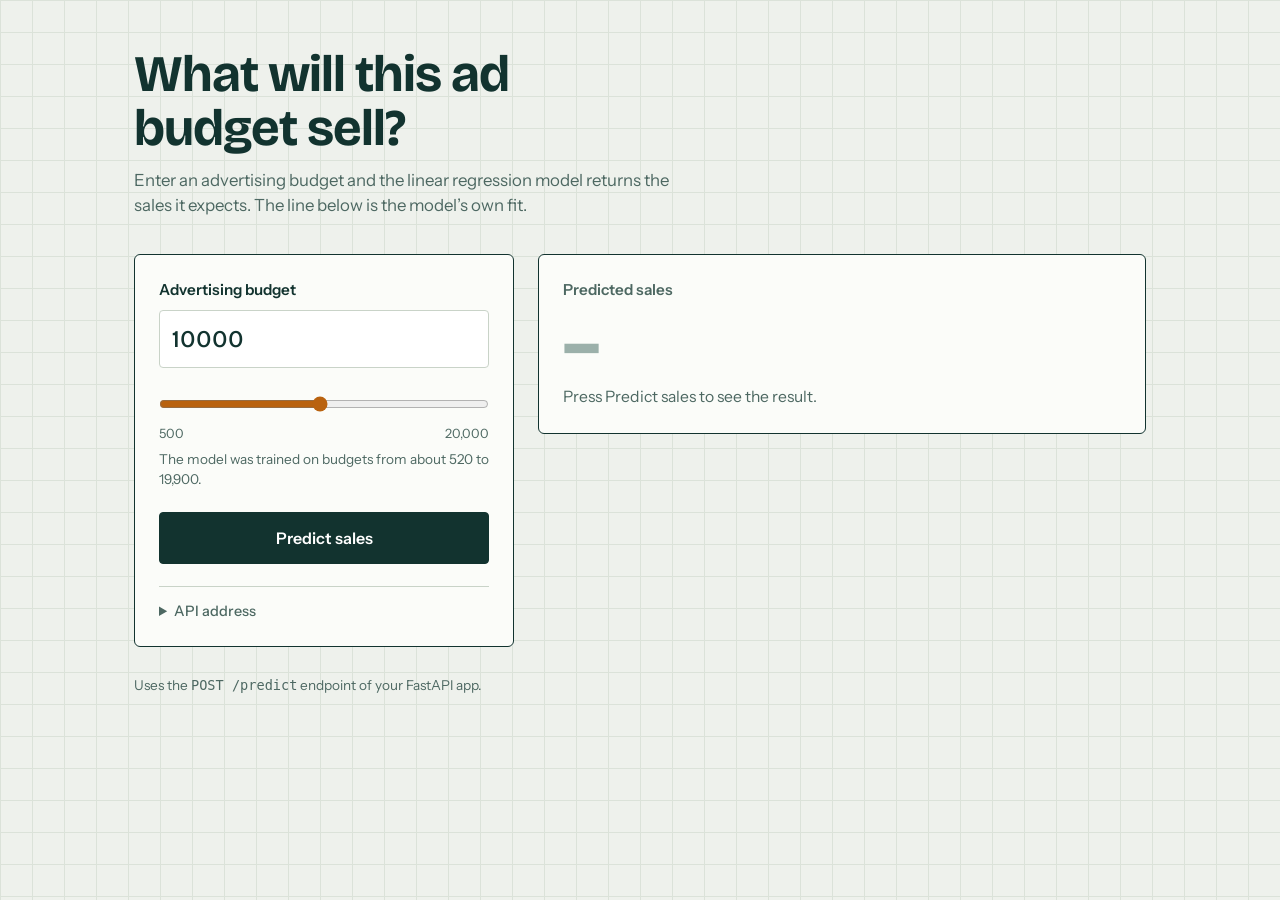
==== index.html @ e5bbaec0 "Add files via upload" ====
<!DOCTYPE html>
<html lang="en">

<head>
  <meta charset="UTF-8">
  <meta name="viewport" content="width=device-width, initial-scale=1">
  <title>Sales predictor</title>
  <link rel="preconnect" href="https://fonts.googleapis.com">
  <link rel="preconnect" href="https://fonts.gstatic.com" crossorigin>
  <link
    href="https://fonts.googleapis.com/css2?family=Bricolage+Grotesque:opsz,wght@12..96,500;12..96,700&family=Instrument+Sans:wght@400;500;600&display=swap"
    rel="stylesheet">
  <style>
    :root {
      --paper: #eef1ec;
      --grid: #dbe2d9;
      --panel: #fbfcf9;
      --ink: #12332f;
      --ink-soft: #4d6862;
      --line: #c9d3c8;
      --accent: #e8892b;
      --accent-dark: #b9620f;
      --error: #a63a2b;
      --display: "Bricolage Grotesque", "Trebuchet MS", sans-serif;
      --body: "Instrument Sans", "Segoe UI", system-ui, sans-serif;
    }

    * {
      box-sizing: border-box;
    }

    html {
      -webkit-text-size-adjust: 100%;
    }

    body {
      margin: 0;
      min-height: 100vh;
      font-family: var(--body);
      color: var(--ink);
      background-color: var(--paper);
      background-image:
        linear-gradient(var(--grid) 1px, transparent 1px),
        linear-gradient(90deg, var(--grid) 1px, transparent 1px);
      background-size: 32px 32px;
      line-height: 1.5;
    }

    main {
      max-width: 1060px;
      margin: 0 auto;
      padding: 48px 24px 40px;
    }

    h1 {
      font-family: var(--display);
      font-weight: 700;
      font-size: clamp(2rem, 5vw, 3.2rem);
      line-height: 1.05;
      letter-spacing: -0.02em;
      margin: 0 0 12px;
      max-width: 16ch;
    }

    .lede {
      margin: 0 0 36px;
      color: var(--ink-soft);
      max-width: 52ch;
      font-size: 1.05rem;
    }

    .layout {
      display: grid;
      grid-template-columns: minmax(280px, 380px) 1fr;
      gap: 24px;
      align-items: start;
    }

    .panel {
      background: var(--panel);
      border: 1.5px solid var(--ink);
      border-radius: 6px;
      padding: 24px;
    }

    label,
    .field-label {
      display: block;
      font-weight: 600;
      font-size: 0.95rem;
      margin-bottom: 8px;
    }

    .hint {
      color: var(--ink-soft);
      font-size: 0.85rem;
      margin: 6px 0 0;
    }

    .num-wrap {
      position: relative;
    }

    input[type="number"],
    input[type="url"] {
      width: 100%;
      font: inherit;
      font-size: 1.5rem;
      font-family: var(--display);
      font-weight: 500;
      color: var(--ink);
      background: #fff;
      border: 1.5px solid var(--line);
      border-radius: 4px;
      padding: 10px 12px;
    }

    input[type="url"] {
      font-family: var(--body);
      font-size: 0.95rem;
      font-weight: 400;
      padding: 8px 10px;
    }

    input:focus-visible,
    button:focus-visible,
    summary:focus-visible {
      outline: 3px solid var(--accent);
      outline-offset: 2px;
    }

    input[type="number"]:focus {
      border-color: var(--ink);
    }

    input[type="range"] {
      width: 100%;
      margin: 22px 0 4px;
      accent-color: var(--accent-dark);
      height: 28px;
      cursor: pointer;
    }

    .range-ends {
      display: flex;
      justify-content: space-between;
      font-size: 0.8rem;
      color: var(--ink-soft);
    }

    button.primary {
      margin-top: 22px;
      width: 100%;
      font: inherit;
      font-weight: 600;
      font-size: 1rem;
      padding: 13px 16px;
      border: 1.5px solid var(--ink);
      background: var(--ink);
      color: #fff;
      border-radius: 4px;
      cursor: pointer;
    }

    button.primary:hover {
      background: #0a211e;
    }

    button.primary:disabled {
      opacity: 0.6;
      cursor: progress;
    }

    details {
      margin-top: 22px;
      border-top: 1px solid var(--line);
      padding-top: 14px;
    }

    summary {
      cursor: pointer;
      font-size: 0.9rem;
      color: var(--ink-soft);
      font-weight: 500;
    }

    details .field {
      margin-top: 12px;
    }

    .result-head {
      display: flex;
      align-items: baseline;
      justify-content: space-between;
      gap: 12px;
      flex-wrap: wrap;
    }

    .result-label {
      font-weight: 600;
      font-size: 0.95rem;
      color: var(--ink-soft);
      margin: 0;
    }

    .result-value {
      font-family: var(--display);
      font-weight: 700;
      font-size: clamp(2.8rem, 8vw, 4.6rem);
      letter-spacing: -0.03em;
      line-height: 1;
      margin: 6px 0 4px;
      font-variant-numeric: tabular-nums;
    }

    .result-value.empty {
      color: #9bb0aa;
    }

    .ratio {
      margin: 0;
      color: var(--ink-soft);
      font-size: 0.98rem;
      min-height: 1.5em;
    }

    .notice {
      margin: 14px 0 0;
      padding: 10px 12px;
      border-left: 4px solid var(--accent);
      background: #fdf1e1;
      font-size: 0.9rem;
    }

    .error {
      margin: 14px 0 0;
      padding: 10px 12px;
      border-left: 4px solid var(--error);
      background: #f9e7e3;
      color: #6f2318;
      font-size: 0.9rem;
    }

    [hidden] {
      display: none !important;
    }

    .chart-wrap {
      margin-top: 24px;
      border-top: 1px solid var(--line);
      padding-top: 16px;
    }

    .chart-title {
      font-size: 0.9rem;
      font-weight: 600;
      margin: 0 0 6px;
    }

    svg {
      display: block;
      width: 100%;
      height: auto;
      overflow: visible;
    }

    svg text {
      font-family: var(--body);
      font-size: 11px;
      fill: var(--ink-soft);
    }

    .fit-line {
      stroke: var(--ink);
      stroke-width: 2.5;
      fill: none;
    }

    .axis {
      stroke: var(--ink);
      stroke-width: 1.2;
    }

    .tick {
      stroke: var(--line);
      stroke-width: 1;
    }

    .guide {
      stroke: var(--accent-dark);
      stroke-width: 1.2;
      stroke-dasharray: 4 4;
    }

    .dot {
      fill: var(--accent);
      stroke: var(--ink);
      stroke-width: 2;
    }

    .dot-group {
      transition: transform 0.35s cubic-bezier(.2, .8, .2, 1);
    }

    footer {
      margin-top: 28px;
      font-size: 0.85rem;
      color: var(--ink-soft);
    }

    @media (max-width: 820px) {
      .layout {
        grid-template-columns: 1fr;
      }

      main {
        padding-top: 32px;
      }
    }

    @media (prefers-reduced-motion: reduce) {
      .dot-group {
        transition: none;
      }
    }
  </style>
</head>

<body>
  <main>
    <h1>What will this ad budget sell?</h1>
    <p class="lede">Enter an advertising budget and the linear regression model returns the sales it expects. The line
      below is the model&rsquo;s own fit.</p>

    <div class="layout">
      <section class="panel" aria-label="Inputs">
        <label for="budget">Advertising budget</label>
        <div class="num-wrap">
          <input type="number" id="budget" min="0" step="any" value="10000" inputmode="decimal">
        </div>
        <input type="range" id="slider" min="500" max="20000" step="50" value="10000"
          aria-label="Advertising budget slider">
        <div class="range-ends"><span>500</span><span>20,000</span></div>
        <p class="hint">The model was trained on budgets from about 520 to 19,900.</p>

        <button class="primary" id="go" type="button">Predict sales</button>

        <details>
          <summary>API address</summary>
          <div class="field">
            <label for="api" style="font-weight:500">Where your FastAPI server is running</label>
            <input type="url" id="api" value="https://sales-cc4u.onrender.com" spellcheck="false">
          </div>
        </details>
      </section>

      <section class="panel" aria-label="Prediction" aria-live="polite">
        <div class="result-head">
          <p class="result-label">Predicted sales</p>
        </div>
        <p class="result-value empty" id="result">&ndash;</p>
        <p class="ratio" id="ratio">Press Predict sales to see the result.</p>
        <p class="notice" id="notice" hidden></p>
        <p class="error" id="error" role="alert" hidden></p>

        <div class="chart-wrap" id="chartWrap" hidden>
          <p class="chart-title">Sales against advertising budget</p>
          <svg id="chart" viewBox="0 0 600 320" role="img"
            aria-label="Fitted line of predicted sales against advertising budget, with the current prediction marked"></svg>
        </div>
      </section>
    </div>

    <footer>Uses the <code>POST /predict</code> endpoint of your FastAPI app.</footer>
  </main>

  <script>
    (function () {
      var MIN_TRAIN = 520, MAX_TRAIN = 19909, X_MAX = 20000;
      var $ = function (id) { return document.getElementById(id); };
      var budget = $('budget'), slider = $('slider'), go = $('go'), api = $('api');
      var result = $('result'), ratio = $('ratio'), notice = $('notice'), errorBox = $('error');
      var chartWrap = $('chartWrap'), chart = $('chart');

      try {
        var saved = localStorage.getItem('sales-api-v2');
        if (saved) api.value = saved;
      } catch (e) { }

      var fmt = function (n, d) {
        return Number(n).toLocaleString(undefined, { minimumFractionDigits: d || 0, maximumFractionDigits: d || 0 });
      };

      function baseUrl() { return api.value.trim().replace(/\/+$/, ''); }

      function predict(x) {
        return fetch(baseUrl() + '/predict', {
          method: 'POST',
          headers: { 'Content-Type': 'application/json' },
          body: JSON.stringify({ AdvertisingBudget: x })
        }).then(function (res) {
          if (!res.ok) {
            var err = new Error('http');
            err.status = res.status;
            throw err;
          }
          return res.json();
        }).then(function (data) { return data.predictedsales; });
      }

      function showError(msg) {
        errorBox.textContent = msg;
        errorBox.hidden = false;
      }

      /* Fitted line, drawn from two predictions made by the model itself */
      var line = null, lineBase = null;

      function getLine() {
        if (line && lineBase === baseUrl()) return Promise.resolve(line);
        return Promise.all([predict(0), predict(X_MAX)]).then(function (ys) {
          line = { y0: ys[0], y1: ys[1] };
          lineBase = baseUrl();
          return line;
        });
      }

      function niceMax(v) {
        var step = Math.pow(10, Math.floor(Math.log10(v)));
        return Math.ceil(v / step) * step;
      }

      function drawChart(x, y, ln) {
        var W = 600, H = 320, L = 60, R = 16, T = 16, B = 40;
        var pw = W - L - R, ph = H - T - B;
        var yTop = niceMax(Math.max(ln.y0, ln.y1, y) * 1.05);
        var yMin = Math.min(0, ln.y0, ln.y1, y);
        var sx = function (v) { return L + (v / X_MAX) * pw; };
        var sy = function (v) { return T + ph - ((v - yMin) / (yTop - yMin)) * ph; };
        var out = '';
        var i, v;

        for (i = 0; i <= 4; i++) {
          v = yMin + (yTop - yMin) * i / 4;
          out += '<line class="tick" x1="' + L + '" x2="' + (W - R) + '" y1="' + sy(v) + '" y2="' + sy(v) + '"/>';
          out += '<text x="' + (L - 8) + '" y="' + (sy(v) + 4) + '" text-anchor="end">' + fmt(v) + '</text>';
        }
        for (i = 0; i <= 4; i++) {
          v = X_MAX * i / 4;
          out += '<text x="' + sx(v) + '" y="' + (H - 18) + '" text-anchor="middle">' + fmt(v) + '</text>';
        }
        out += '<text x="' + (L + pw / 2) + '" y="' + (H - 2) + '" text-anchor="middle">Advertising budget</text>';
        out += '<line class="axis" x1="' + L + '" x2="' + L + '" y1="' + T + '" y2="' + (T + ph) + '"/>';
        out += '<line class="axis" x1="' + L + '" x2="' + (W - R) + '" y1="' + (T + ph) + '" y2="' + (T + ph) + '"/>';
        out += '<line class="fit-line" x1="' + sx(0) + '" y1="' + sy(ln.y0) + '" x2="' + sx(X_MAX) + '" y2="' + sy(ln.y1) + '"/>';

        var cx = sx(Math.min(x, X_MAX)), cy = sy(y);
        out += '<line class="guide" x1="' + cx + '" x2="' + cx + '" y1="' + cy + '" y2="' + (T + ph) + '"/>';
        out += '<line class="guide" x1="' + L + '" x2="' + cx + '" y1="' + cy + '" y2="' + cy + '"/>';
        out += '<g class="dot-group"><circle class="dot" cx="' + cx + '" cy="' + cy + '" r="7"/></g>';
        chart.innerHTML = out;
        chartWrap.hidden = false;
      }

      var busy = false;

      function run() {
        var x = parseFloat(budget.value);
        errorBox.hidden = true;
        notice.hidden = true;

        if (isNaN(x) || x < 0) {
          showError('Enter an advertising budget of 0 or more.');
          return;
        }
        if (busy) return;
        busy = true;
        go.disabled = true;
        go.textContent = 'Predicting\u2026';

        predict(x).then(function (y) {
          result.textContent = fmt(y, 2);
          result.classList.remove('empty');
          ratio.textContent = x > 0
            ? 'About ' + fmt(y / x, 2) + ' in sales for every 1 spent on advertising.'
            : '';
          if (x < MIN_TRAIN || x > MAX_TRAIN) {
            notice.textContent = 'This budget is outside the range the model was trained on (about 520 to 19,900), so treat the result as a rough extrapolation.';
            notice.hidden = false;
          }
          try { localStorage.setItem('sales-api-v2', api.value.trim()); } catch (e) { }
          return getLine().then(function (ln) { drawChart(x, y, ln); }).catch(function () { });
        }).catch(function (err) {
          result.textContent = '\u2013';
          result.classList.add('empty');
          ratio.textContent = '';
          chartWrap.hidden = true;
          if (err && err.status === 422) {
            showError('The API rejected this value. Enter a plain number.');
          } else if (err && err.status) {
            showError('The API answered with an error (status ' + err.status + '). Check the server logs.');
          } else {
            showError('Could not reach the API at ' + baseUrl() + '. Make sure the server is running and that CORS is enabled in main.py.');
          }
        }).then(function () {
          busy = false;
          go.disabled = false;
          go.textContent = 'Predict sales';
        });
      }

      var timer = null;
      function debounced() {
        clearTimeout(timer);
        timer = setTimeout(run, 300);
      }

      slider.addEventListener('input', function () {
        budget.value = slider.value;
        debounced();
      });
      budget.addEventListener('input', function () {
        var v = parseFloat(budget.value);
        if (!isNaN(v)) slider.value = Math.min(Math.max(v, +slider.min), +slider.max);
      });
      budget.addEventListener('keydown', function (e) {
        if (e.key === 'Enter') { clearTimeout(timer); run(); }
      });
      go.addEventListener('click', function () { clearTimeout(timer); run(); });
    })();
  </script>
</body>

</html>
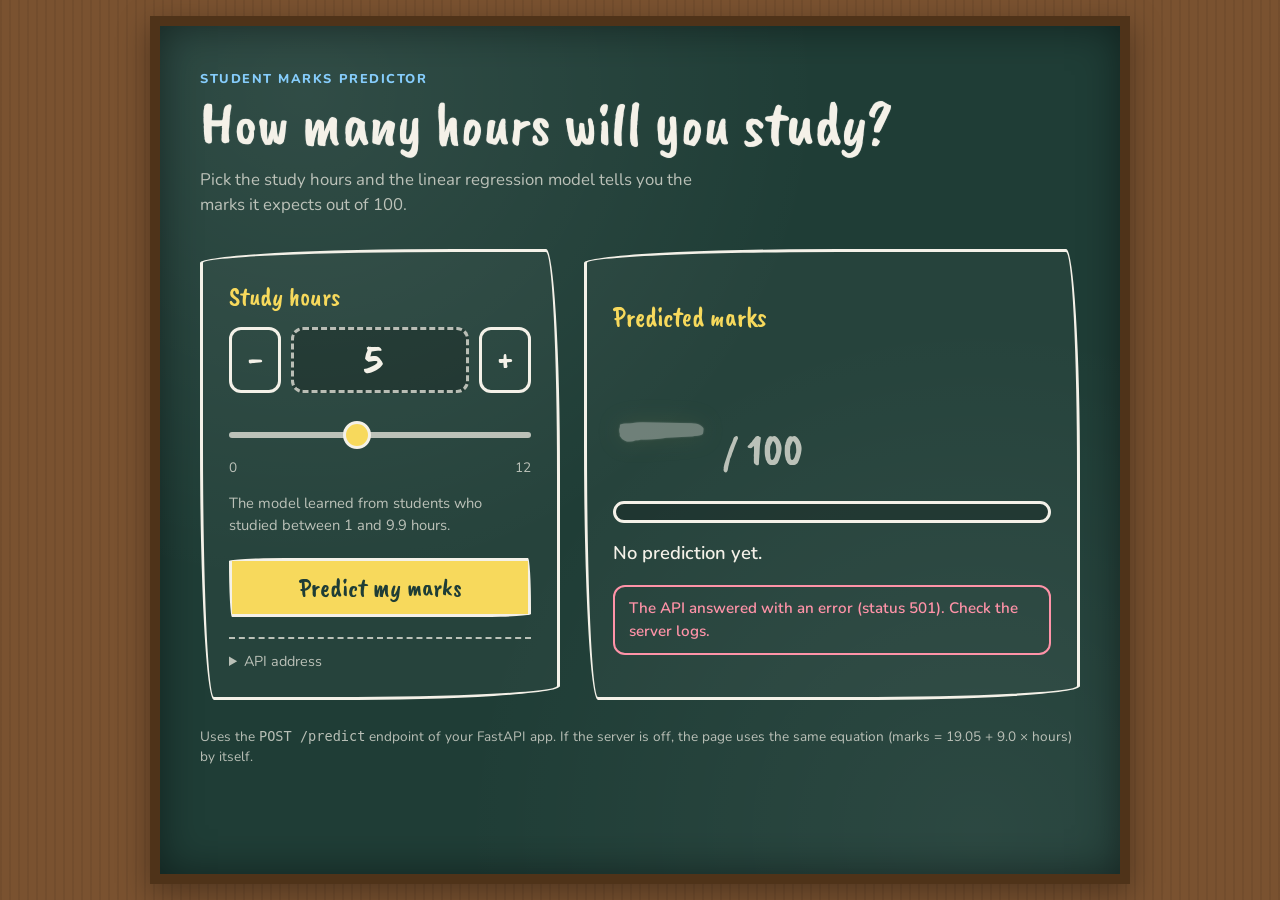
==== commit 904abd89: "Add files via upload" ====
--- a/index.html
+++ b/index.html
@@ -2,533 +2,749 @@
 <html lang="en">
 
 <head>
-  <meta charset="UTF-8">
-  <meta name="viewport" content="width=device-width, initial-scale=1">
-  <title>Sales predictor</title>
-  <link rel="preconnect" href="https://fonts.googleapis.com">
-  <link rel="preconnect" href="https://fonts.gstatic.com" crossorigin>
-  <link
-    href="https://fonts.googleapis.com/css2?family=Bricolage+Grotesque:opsz,wght@12..96,500;12..96,700&family=Instrument+Sans:wght@400;500;600&display=swap"
-    rel="stylesheet">
-  <style>
-    :root {
-      --paper: #eef1ec;
-      --grid: #dbe2d9;
-      --panel: #fbfcf9;
-      --ink: #12332f;
-      --ink-soft: #4d6862;
-      --line: #c9d3c8;
-      --accent: #e8892b;
-      --accent-dark: #b9620f;
-      --error: #a63a2b;
-      --display: "Bricolage Grotesque", "Trebuchet MS", sans-serif;
-      --body: "Instrument Sans", "Segoe UI", system-ui, sans-serif;
-    }
-
-    * {
-      box-sizing: border-box;
-    }
-
-    html {
-      -webkit-text-size-adjust: 100%;
-    }
-
-    body {
-      margin: 0;
-      min-height: 100vh;
-      font-family: var(--body);
-      color: var(--ink);
-      background-color: var(--paper);
-      background-image:
-        linear-gradient(var(--grid) 1px, transparent 1px),
-        linear-gradient(90deg, var(--grid) 1px, transparent 1px);
-      background-size: 32px 32px;
-      line-height: 1.5;
-    }
-
-    main {
-      max-width: 1060px;
-      margin: 0 auto;
-      padding: 48px 24px 40px;
-    }
-
-    h1 {
-      font-family: var(--display);
-      font-weight: 700;
-      font-size: clamp(2rem, 5vw, 3.2rem);
-      line-height: 1.05;
-      letter-spacing: -0.02em;
-      margin: 0 0 12px;
-      max-width: 16ch;
-    }
-
-    .lede {
-      margin: 0 0 36px;
-      color: var(--ink-soft);
-      max-width: 52ch;
-      font-size: 1.05rem;
-    }
-
-    .layout {
-      display: grid;
-      grid-template-columns: minmax(280px, 380px) 1fr;
-      gap: 24px;
-      align-items: start;
-    }
-
-    .panel {
-      background: var(--panel);
-      border: 1.5px solid var(--ink);
-      border-radius: 6px;
-      padding: 24px;
-    }
-
-    label,
-    .field-label {
-      display: block;
-      font-weight: 600;
-      font-size: 0.95rem;
-      margin-bottom: 8px;
-    }
-
-    .hint {
-      color: var(--ink-soft);
-      font-size: 0.85rem;
-      margin: 6px 0 0;
-    }
-
-    .num-wrap {
-      position: relative;
-    }
-
-    input[type="number"],
-    input[type="url"] {
-      width: 100%;
-      font: inherit;
-      font-size: 1.5rem;
-      font-family: var(--display);
-      font-weight: 500;
-      color: var(--ink);
-      background: #fff;
-      border: 1.5px solid var(--line);
-      border-radius: 4px;
-      padding: 10px 12px;
-    }
-
-    input[type="url"] {
-      font-family: var(--body);
-      font-size: 0.95rem;
-      font-weight: 400;
-      padding: 8px 10px;
-    }
-
-    input:focus-visible,
-    button:focus-visible,
-    summary:focus-visible {
-      outline: 3px solid var(--accent);
-      outline-offset: 2px;
-    }
-
-    input[type="number"]:focus {
-      border-color: var(--ink);
-    }
-
-    input[type="range"] {
-      width: 100%;
-      margin: 22px 0 4px;
-      accent-color: var(--accent-dark);
-      height: 28px;
-      cursor: pointer;
-    }
-
-    .range-ends {
-      display: flex;
-      justify-content: space-between;
-      font-size: 0.8rem;
-      color: var(--ink-soft);
-    }
-
-    button.primary {
-      margin-top: 22px;
-      width: 100%;
-      font: inherit;
-      font-weight: 600;
-      font-size: 1rem;
-      padding: 13px 16px;
-      border: 1.5px solid var(--ink);
-      background: var(--ink);
-      color: #fff;
-      border-radius: 4px;
-      cursor: pointer;
-    }
-
-    button.primary:hover {
-      background: #0a211e;
-    }
-
-    button.primary:disabled {
-      opacity: 0.6;
-      cursor: progress;
-    }
-
-    details {
-      margin-top: 22px;
-      border-top: 1px solid var(--line);
-      padding-top: 14px;
-    }
-
-    summary {
-      cursor: pointer;
-      font-size: 0.9rem;
-      color: var(--ink-soft);
-      font-weight: 500;
-    }
-
-    details .field {
-      margin-top: 12px;
-    }
-
-    .result-head {
-      display: flex;
-      align-items: baseline;
-      justify-content: space-between;
-      gap: 12px;
-      flex-wrap: wrap;
-    }
-
-    .result-label {
-      font-weight: 600;
-      font-size: 0.95rem;
-      color: var(--ink-soft);
-      margin: 0;
-    }
-
-    .result-value {
-      font-family: var(--display);
-      font-weight: 700;
-      font-size: clamp(2.8rem, 8vw, 4.6rem);
-      letter-spacing: -0.03em;
-      line-height: 1;
-      margin: 6px 0 4px;
-      font-variant-numeric: tabular-nums;
-    }
-
-    .result-value.empty {
-      color: #9bb0aa;
-    }
-
-    .ratio {
-      margin: 0;
-      color: var(--ink-soft);
-      font-size: 0.98rem;
-      min-height: 1.5em;
-    }
-
-    .notice {
-      margin: 14px 0 0;
-      padding: 10px 12px;
-      border-left: 4px solid var(--accent);
-      background: #fdf1e1;
-      font-size: 0.9rem;
-    }
-
-    .error {
-      margin: 14px 0 0;
-      padding: 10px 12px;
-      border-left: 4px solid var(--error);
-      background: #f9e7e3;
-      color: #6f2318;
-      font-size: 0.9rem;
-    }
-
-    [hidden] {
-      display: none !important;
-    }
-
-    .chart-wrap {
-      margin-top: 24px;
-      border-top: 1px solid var(--line);
-      padding-top: 16px;
-    }
-
-    .chart-title {
-      font-size: 0.9rem;
-      font-weight: 600;
-      margin: 0 0 6px;
-    }
-
-    svg {
-      display: block;
-      width: 100%;
-      height: auto;
-      overflow: visible;
-    }
-
-    svg text {
-      font-family: var(--body);
-      font-size: 11px;
-      fill: var(--ink-soft);
-    }
-
-    .fit-line {
-      stroke: var(--ink);
-      stroke-width: 2.5;
-      fill: none;
-    }
-
-    .axis {
-      stroke: var(--ink);
-      stroke-width: 1.2;
-    }
-
-    .tick {
-      stroke: var(--line);
-      stroke-width: 1;
-    }
-
-    .guide {
-      stroke: var(--accent-dark);
-      stroke-width: 1.2;
-      stroke-dasharray: 4 4;
-    }
-
-    .dot {
-      fill: var(--accent);
-      stroke: var(--ink);
-      stroke-width: 2;
-    }
-
-    .dot-group {
-      transition: transform 0.35s cubic-bezier(.2, .8, .2, 1);
-    }
-
-    footer {
-      margin-top: 28px;
-      font-size: 0.85rem;
-      color: var(--ink-soft);
-    }
-
-    @media (max-width: 820px) {
-      .layout {
-        grid-template-columns: 1fr;
-      }
-
-      main {
-        padding-top: 32px;
-      }
-    }
-
-    @media (prefers-reduced-motion: reduce) {
-      .dot-group {
-        transition: none;
-      }
-    }
-  </style>
+    <meta charset="UTF-8">
+    <meta name="viewport" content="width=device-width, initial-scale=1">
+    <title>Student marks predictor</title>
+    <link rel="preconnect" href="https://fonts.googleapis.com">
+    <link rel="preconnect" href="https://fonts.gstatic.com" crossorigin>
+    <link href="https://fonts.googleapis.com/css2?family=Caveat+Brush&family=Nunito:wght@400;600;800&display=swap"
+        rel="stylesheet">
+    <style>
+        :root {
+            --wood: #7a5230;
+            --wood-dark: #4f3319;
+            --board: #1f3d36;
+            --board-light: #2a4d44;
+            --chalk: #f4f1e8;
+            --chalk-soft: rgba(244, 241, 232, 0.72);
+            --yellow: #f7d95c;
+            --pink: #ff93a8;
+            --blue: #86cdfc;
+            --display: "Caveat Brush", "Comic Sans MS", "Segoe Print", cursive;
+            --body: "Nunito", "Segoe UI", system-ui, sans-serif;
+            --rough: 255px 14px 225px 14px / 14px 225px 14px 255px;
+        }
+
+        * {
+            box-sizing: border-box;
+        }
+
+        html {
+            -webkit-text-size-adjust: 100%;
+        }
+
+        body {
+            margin: 0;
+            min-height: 100vh;
+            background: var(--wood);
+            background-image: repeating-linear-gradient(90deg, rgba(0, 0, 0, .06) 0 2px, transparent 2px 9px);
+            font-family: var(--body);
+            color: var(--chalk);
+            line-height: 1.5;
+            padding: 16px;
+        }
+
+        [hidden] {
+            display: none !important;
+        }
+
+        .board {
+            max-width: 980px;
+            min-height: calc(100vh - 32px);
+            margin: 0 auto;
+            padding: 44px 40px 36px;
+            background-color: var(--board);
+            background-image:
+                radial-gradient(ellipse at 15% 8%, rgba(255, 255, 255, .08), transparent 45%),
+                radial-gradient(ellipse at 85% 95%, rgba(255, 255, 255, .06), transparent 45%);
+            border: 10px solid var(--wood-dark);
+            box-shadow: inset 0 0 40px rgba(0, 0, 0, .45), 0 10px 30px rgba(0, 0, 0, .35);
+        }
+
+        .eyebrow {
+            margin: 0 0 4px;
+            font-weight: 800;
+            letter-spacing: .12em;
+            text-transform: uppercase;
+            font-size: .8rem;
+            color: var(--blue);
+        }
+
+        h1 {
+            font-family: var(--display);
+            font-weight: 400;
+            font-size: clamp(2.2rem, 6vw, 3.8rem);
+            line-height: 1.05;
+            margin: 0 0 10px;
+            color: var(--chalk);
+            text-shadow: 0 0 1px rgba(255, 255, 255, .5);
+        }
+
+        .lede {
+            margin: 0 0 32px;
+            color: var(--chalk-soft);
+            max-width: 54ch;
+            font-size: 1.05rem;
+        }
+
+        .grid {
+            display: grid;
+            grid-template-columns: minmax(280px, 360px) 1fr;
+            gap: 24px;
+            align-items: stretch;
+        }
+
+        .card {
+            border: 3px solid var(--chalk);
+            border-radius: var(--rough);
+            padding: 26px 26px 24px;
+            background: rgba(255, 255, 255, .03);
+        }
+
+        .card label.big {
+            display: block;
+            font-family: var(--display);
+            font-size: 1.6rem;
+            margin-bottom: 10px;
+            color: var(--yellow);
+        }
+
+        .stepper {
+            display: flex;
+            gap: 10px;
+            align-items: stretch;
+        }
+
+        .stepper button {
+            flex: 0 0 52px;
+            font: inherit;
+            font-family: var(--display);
+            font-size: 2rem;
+            line-height: 1;
+            color: var(--chalk);
+            background: transparent;
+            border: 3px solid var(--chalk);
+            border-radius: 12px;
+            cursor: pointer;
+        }
+
+        .stepper button:hover {
+            background: rgba(255, 255, 255, .1);
+        }
+
+        input[type="number"],
+        input[type="url"] {
+            width: 100%;
+            min-width: 0;
+            font-family: var(--display);
+            font-size: 2.6rem;
+            text-align: center;
+            color: var(--chalk);
+            background: rgba(0, 0, 0, .2);
+            border: 3px dashed var(--chalk-soft);
+            border-radius: 12px;
+            padding: 4px 8px;
+        }
+
+        input[type="url"] {
+            font-family: var(--body);
+            font-size: .95rem;
+            text-align: left;
+            padding: 8px 10px;
+            border-style: solid;
+            border-width: 2px;
+        }
+
+        input:focus-visible,
+        button:focus-visible,
+        summary:focus-visible {
+            outline: 3px solid var(--yellow);
+            outline-offset: 3px;
+        }
+
+        input[type="range"] {
+            -webkit-appearance: none;
+            appearance: none;
+            width: 100%;
+            height: 32px;
+            margin: 26px 0 4px;
+            background: transparent;
+            cursor: pointer;
+        }
+
+        input[type="range"]::-webkit-slider-runnable-track {
+            height: 6px;
+            background: var(--chalk-soft);
+            border-radius: 3px;
+        }
+
+        input[type="range"]::-moz-range-track {
+            height: 6px;
+            background: var(--chalk-soft);
+            border-radius: 3px;
+        }
+
+        input[type="range"]::-webkit-slider-thumb {
+            -webkit-appearance: none;
+            width: 28px;
+            height: 28px;
+            margin-top: -11px;
+            border-radius: 50%;
+            background: var(--yellow);
+            border: 3px solid var(--chalk);
+        }
+
+        input[type="range"]::-moz-range-thumb {
+            width: 22px;
+            height: 22px;
+            border-radius: 50%;
+            background: var(--yellow);
+            border: 3px solid var(--chalk);
+        }
+
+        .range-ends {
+            display: flex;
+            justify-content: space-between;
+            font-size: .85rem;
+            color: var(--chalk-soft);
+        }
+
+        .hint {
+            margin: 14px 0 0;
+            font-size: .92rem;
+            color: var(--chalk-soft);
+        }
+
+        button.go {
+            margin-top: 22px;
+            width: 100%;
+            font-family: var(--display);
+            font-size: 1.6rem;
+            padding: 10px 16px;
+            color: var(--board);
+            background: var(--yellow);
+            border: 3px solid var(--chalk);
+            border-radius: var(--rough);
+            cursor: pointer;
+        }
+
+        button.go:hover {
+            background: #ffe680;
+        }
+
+        button.go:disabled {
+            opacity: .7;
+            cursor: progress;
+        }
+
+        details {
+            margin-top: 20px;
+            border-top: 2px dashed var(--chalk-soft);
+            padding-top: 12px;
+        }
+
+        summary {
+            cursor: pointer;
+            font-size: .9rem;
+            color: var(--chalk-soft);
+        }
+
+        details label {
+            display: block;
+            margin: 10px 0 6px;
+            font-size: .85rem;
+            color: var(--chalk-soft);
+        }
+
+        /* Result */
+        .result {
+            display: flex;
+            flex-direction: column;
+            justify-content: center;
+        }
+
+        .kicker {
+            margin: 0;
+            font-family: var(--display);
+            font-size: 1.7rem;
+            color: var(--yellow);
+        }
+
+        .big-row {
+            display: flex;
+            align-items: baseline;
+            flex-wrap: wrap;
+            gap: 6px 14px;
+            margin: 2px 0 10px;
+        }
+
+        .num {
+            font-family: var(--display);
+            font-size: clamp(5rem, 16vw, 9.5rem);
+            line-height: 1;
+            color: var(--chalk);
+            text-shadow: 0 0 2px rgba(255, 255, 255, .6), 0 0 22px rgba(247, 217, 92, .25);
+            font-variant-numeric: tabular-nums;
+        }
+
+        .num.empty {
+            opacity: .35;
+        }
+
+        .outof {
+            font-family: var(--display);
+            font-size: clamp(1.8rem, 5vw, 2.8rem);
+            color: var(--chalk-soft);
+        }
+
+        .bar {
+            height: 22px;
+            border: 3px solid var(--chalk);
+            border-radius: 14px;
+            overflow: hidden;
+            background: rgba(0, 0, 0, .2);
+        }
+
+        .bar>div {
+            height: 100%;
+            width: 0;
+            background: var(--yellow);
+            transition: width .6s cubic-bezier(.2, .8, .2, 1);
+        }
+
+        .line {
+            margin: 16px 0 0;
+            font-size: 1.15rem;
+            font-weight: 600;
+        }
+
+        .compare {
+            margin: 4px 0 0;
+            color: var(--chalk-soft);
+        }
+
+        .status,
+        .notice,
+        .error {
+            margin: 14px 0 0;
+            padding: 10px 14px;
+            border-radius: 12px;
+            font-size: .95rem;
+        }
+
+        .status {
+            border: 2px dashed var(--blue);
+            color: var(--blue);
+        }
+
+        .notice {
+            border: 2px solid var(--yellow);
+            color: var(--yellow);
+        }
+
+        .error {
+            border: 2px solid var(--pink);
+            color: var(--pink);
+            font-weight: 600;
+        }
+
+        /* Chart */
+        .chart {
+            margin-top: 24px;
+        }
+
+        .chart h2 {
+            font-family: var(--display);
+            font-weight: 400;
+            font-size: 1.6rem;
+            margin: 0 0 4px;
+            color: var(--yellow);
+        }
+
+        .legend {
+            display: flex;
+            gap: 18px;
+            flex-wrap: wrap;
+            font-size: .88rem;
+            color: var(--chalk-soft);
+            margin: 0 0 8px;
+        }
+
+        .legend i {
+            display: inline-block;
+            width: 12px;
+            height: 12px;
+            border-radius: 50%;
+            margin-right: 6px;
+            vertical-align: -1px;
+        }
+
+        svg {
+            display: block;
+            width: 100%;
+            height: auto;
+            overflow: visible;
+        }
+
+        svg text {
+            font-family: var(--body);
+            font-size: 11px;
+            fill: var(--chalk-soft);
+        }
+
+        .gridline {
+            stroke: rgba(244, 241, 232, .16);
+            stroke-width: 1;
+        }
+
+        .axis {
+            stroke: var(--chalk);
+            stroke-width: 2;
+        }
+
+        .student {
+            fill: rgba(244, 241, 232, .5);
+        }
+
+        .fit {
+            stroke: var(--blue);
+            stroke-width: 4;
+            fill: none;
+            stroke-linecap: round;
+        }
+
+        .guide {
+            stroke: var(--pink);
+            stroke-width: 1.5;
+            stroke-dasharray: 5 5;
+        }
+
+        .you {
+            fill: var(--yellow);
+            stroke: var(--chalk);
+            stroke-width: 3;
+        }
+
+        svg text.you-label {
+            font-family: var(--display);
+            font-size: 20px;
+            fill: var(--yellow);
+            paint-order: stroke;
+            stroke: var(--board);
+            stroke-width: 5px;
+        }
+
+        footer {
+            margin-top: 26px;
+            font-size: .85rem;
+            color: var(--chalk-soft);
+        }
+
+        @media (max-width: 860px) {
+            .grid {
+                grid-template-columns: 1fr;
+            }
+
+            .board {
+                padding: 30px 20px 28px;
+                border-width: 8px;
+            }
+
+            body {
+                padding: 8px;
+            }
+        }
+
+        @media (prefers-reduced-motion: reduce) {
+            .bar>div {
+                transition: none;
+            }
+        }
+    </style>
 </head>
 
 <body>
-  <main>
-    <h1>What will this ad budget sell?</h1>
-    <p class="lede">Enter an advertising budget and the linear regression model returns the sales it expects. The line
-      below is the model&rsquo;s own fit.</p>
-
-    <div class="layout">
-      <section class="panel" aria-label="Inputs">
-        <label for="budget">Advertising budget</label>
-        <div class="num-wrap">
-          <input type="number" id="budget" min="0" step="any" value="10000" inputmode="decimal">
+    <main class="board">
+        <header>
+            <p class="eyebrow">Student marks predictor</p>
+            <h1>How many hours will you study?</h1>
+            <p class="lede">Pick the study hours and the linear regression model tells you the marks it expects out of
+                100.</p>
+        </header>
+
+        <div class="grid">
+            <section class="card controls" aria-label="Inputs">
+                <label class="big" for="hours">Study hours</label>
+                <div class="stepper">
+                    <button type="button" id="minus" aria-label="Decrease by half an hour">&minus;</button>
+                    <input type="number" id="hours" min="0" max="24" step="0.1" value="5" inputmode="decimal">
+                    <button type="button" id="plus" aria-label="Increase by half an hour">+</button>
+                </div>
+                <input type="range" id="slider" min="0" max="12" step="0.1" value="5" aria-label="Study hours slider">
+                <div class="range-ends"><span>0</span><span>12</span></div>
+                <p class="hint">The model learned from students who studied between 1 and 9.9 hours.</p>
+
+                <button class="go" id="go" type="button">Predict my marks</button>
+
+                <details>
+                    <summary>API address</summary>
+                    <label for="api">Where your FastAPI server is running</label>
+                    <input type="url" id="api" value="http://localhost:10000" spellcheck="false">
+                </details>
+            </section>
+
+            <section class="card result" aria-label="Prediction" aria-live="polite">
+                <p class="kicker">Predicted marks</p>
+                <div class="big-row">
+                    <span class="num empty" id="num">&ndash;</span>
+                    <span class="outof">/ 100</span>
+                </div>
+                <div class="bar" aria-hidden="true">
+                    <div id="fill"></div>
+                </div>
+                <p class="line" id="line">Working out your prediction&hellip;</p>
+                <p class="compare" id="compare"></p>
+                <p class="status" id="status" hidden></p>
+                <p class="notice" id="notice" hidden></p>
+                <p class="error" id="error" role="alert" hidden></p>
+            </section>
         </div>
-        <input type="range" id="slider" min="500" max="20000" step="50" value="10000"
-          aria-label="Advertising budget slider">
-        <div class="range-ends"><span>500</span><span>20,000</span></div>
-        <p class="hint">The model was trained on budgets from about 520 to 19,900.</p>
-
-        <button class="primary" id="go" type="button">Predict sales</button>
-
-        <details>
-          <summary>API address</summary>
-          <div class="field">
-            <label for="api" style="font-weight:500">Where your FastAPI server is running</label>
-            <input type="url" id="api" value="https://sales-cc4u.onrender.com" spellcheck="false">
-          </div>
-        </details>
-      </section>
-
-      <section class="panel" aria-label="Prediction" aria-live="polite">
-        <div class="result-head">
-          <p class="result-label">Predicted sales</p>
-        </div>
-        <p class="result-value empty" id="result">&ndash;</p>
-        <p class="ratio" id="ratio">Press Predict sales to see the result.</p>
-        <p class="notice" id="notice" hidden></p>
-        <p class="error" id="error" role="alert" hidden></p>
-
-        <div class="chart-wrap" id="chartWrap" hidden>
-          <p class="chart-title">Sales against advertising budget</p>
-          <svg id="chart" viewBox="0 0 600 320" role="img"
-            aria-label="Fitted line of predicted sales against advertising budget, with the current prediction marked"></svg>
-        </div>
-      </section>
-    </div>
-
-    <footer>Uses the <code>POST /predict</code> endpoint of your FastAPI app.</footer>
-  </main>
-
-  <script>
-    (function () {
-      var MIN_TRAIN = 520, MAX_TRAIN = 19909, X_MAX = 20000;
-      var $ = function (id) { return document.getElementById(id); };
-      var budget = $('budget'), slider = $('slider'), go = $('go'), api = $('api');
-      var result = $('result'), ratio = $('ratio'), notice = $('notice'), errorBox = $('error');
-      var chartWrap = $('chartWrap'), chart = $('chart');
-
-      try {
-        var saved = localStorage.getItem('sales-api-v2');
-        if (saved) api.value = saved;
-      } catch (e) { }
-
-      var fmt = function (n, d) {
-        return Number(n).toLocaleString(undefined, { minimumFractionDigits: d || 0, maximumFractionDigits: d || 0 });
-      };
-
-      function baseUrl() { return api.value.trim().replace(/\/+$/, ''); }
-
-      function predict(x) {
-        return fetch(baseUrl() + '/predict', {
-          method: 'POST',
-          headers: { 'Content-Type': 'application/json' },
-          body: JSON.stringify({ AdvertisingBudget: x })
-        }).then(function (res) {
-          if (!res.ok) {
-            var err = new Error('http');
-            err.status = res.status;
-            throw err;
-          }
-          return res.json();
-        }).then(function (data) { return data.predictedsales; });
-      }
-
-      function showError(msg) {
-        errorBox.textContent = msg;
-        errorBox.hidden = false;
-      }
-
-      /* Fitted line, drawn from two predictions made by the model itself */
-      var line = null, lineBase = null;
-
-      function getLine() {
-        if (line && lineBase === baseUrl()) return Promise.resolve(line);
-        return Promise.all([predict(0), predict(X_MAX)]).then(function (ys) {
-          line = { y0: ys[0], y1: ys[1] };
-          lineBase = baseUrl();
-          return line;
-        });
-      }
-
-      function niceMax(v) {
-        var step = Math.pow(10, Math.floor(Math.log10(v)));
-        return Math.ceil(v / step) * step;
-      }
-
-      function drawChart(x, y, ln) {
-        var W = 600, H = 320, L = 60, R = 16, T = 16, B = 40;
-        var pw = W - L - R, ph = H - T - B;
-        var yTop = niceMax(Math.max(ln.y0, ln.y1, y) * 1.05);
-        var yMin = Math.min(0, ln.y0, ln.y1, y);
-        var sx = function (v) { return L + (v / X_MAX) * pw; };
-        var sy = function (v) { return T + ph - ((v - yMin) / (yTop - yMin)) * ph; };
-        var out = '';
-        var i, v;
-
-        for (i = 0; i <= 4; i++) {
-          v = yMin + (yTop - yMin) * i / 4;
-          out += '<line class="tick" x1="' + L + '" x2="' + (W - R) + '" y1="' + sy(v) + '" y2="' + sy(v) + '"/>';
-          out += '<text x="' + (L - 8) + '" y="' + (sy(v) + 4) + '" text-anchor="end">' + fmt(v) + '</text>';
-        }
-        for (i = 0; i <= 4; i++) {
-          v = X_MAX * i / 4;
-          out += '<text x="' + sx(v) + '" y="' + (H - 18) + '" text-anchor="middle">' + fmt(v) + '</text>';
-        }
-        out += '<text x="' + (L + pw / 2) + '" y="' + (H - 2) + '" text-anchor="middle">Advertising budget</text>';
-        out += '<line class="axis" x1="' + L + '" x2="' + L + '" y1="' + T + '" y2="' + (T + ph) + '"/>';
-        out += '<line class="axis" x1="' + L + '" x2="' + (W - R) + '" y1="' + (T + ph) + '" y2="' + (T + ph) + '"/>';
-        out += '<line class="fit-line" x1="' + sx(0) + '" y1="' + sy(ln.y0) + '" x2="' + sx(X_MAX) + '" y2="' + sy(ln.y1) + '"/>';
-
-        var cx = sx(Math.min(x, X_MAX)), cy = sy(y);
-        out += '<line class="guide" x1="' + cx + '" x2="' + cx + '" y1="' + cy + '" y2="' + (T + ph) + '"/>';
-        out += '<line class="guide" x1="' + L + '" x2="' + cx + '" y1="' + cy + '" y2="' + cy + '"/>';
-        out += '<g class="dot-group"><circle class="dot" cx="' + cx + '" cy="' + cy + '" r="7"/></g>';
-        chart.innerHTML = out;
-        chartWrap.hidden = false;
-      }
-
-      var busy = false;
-
-      function run() {
-        var x = parseFloat(budget.value);
-        errorBox.hidden = true;
-        notice.hidden = true;
-
-        if (isNaN(x) || x < 0) {
-          showError('Enter an advertising budget of 0 or more.');
-          return;
-        }
-        if (busy) return;
-        busy = true;
-        go.disabled = true;
-        go.textContent = 'Predicting\u2026';
-
-        predict(x).then(function (y) {
-          result.textContent = fmt(y, 2);
-          result.classList.remove('empty');
-          ratio.textContent = x > 0
-            ? 'About ' + fmt(y / x, 2) + ' in sales for every 1 spent on advertising.'
-            : '';
-          if (x < MIN_TRAIN || x > MAX_TRAIN) {
-            notice.textContent = 'This budget is outside the range the model was trained on (about 520 to 19,900), so treat the result as a rough extrapolation.';
-            notice.hidden = false;
-          }
-          try { localStorage.setItem('sales-api-v2', api.value.trim()); } catch (e) { }
-          return getLine().then(function (ln) { drawChart(x, y, ln); }).catch(function () { });
-        }).catch(function (err) {
-          result.textContent = '\u2013';
-          result.classList.add('empty');
-          ratio.textContent = '';
-          chartWrap.hidden = true;
-          if (err && err.status === 422) {
-            showError('The API rejected this value. Enter a plain number.');
-          } else if (err && err.status) {
-            showError('The API answered with an error (status ' + err.status + '). Check the server logs.');
-          } else {
-            showError('Could not reach the API at ' + baseUrl() + '. Make sure the server is running and that CORS is enabled in main.py.');
-          }
-        }).then(function () {
-          busy = false;
-          go.disabled = false;
-          go.textContent = 'Predict sales';
-        });
-      }
-
-      var timer = null;
-      function debounced() {
-        clearTimeout(timer);
-        timer = setTimeout(run, 300);
-      }
-
-      slider.addEventListener('input', function () {
-        budget.value = slider.value;
-        debounced();
-      });
-      budget.addEventListener('input', function () {
-        var v = parseFloat(budget.value);
-        if (!isNaN(v)) slider.value = Math.min(Math.max(v, +slider.min), +slider.max);
-      });
-      budget.addEventListener('keydown', function (e) {
-        if (e.key === 'Enter') { clearTimeout(timer); run(); }
-      });
-      go.addEventListener('click', function () { clearTimeout(timer); run(); });
-    })();
-  </script>
+
+        <section class="card chart" id="chartWrap" hidden>
+            <h2>Where you land among real students</h2>
+            <p class="legend">
+                <span><i style="background:rgba(244,241,232,.55)"></i>Students in the data</span>
+                <span><i style="background:var(--blue)"></i>Model&rsquo;s line</span>
+                <span><i style="background:var(--yellow)"></i>Your prediction</span>
+            </p>
+            <svg id="chart" viewBox="0 0 640 340" role="img"
+                aria-label="Scatter of student marks against study hours with the model line and your prediction marked"></svg>
+        </section>
+
+        <footer>Uses the <code>POST /predict</code> endpoint of your FastAPI app. If the server is off, the page uses the same equation (marks = 19.05 + 9.0 &times; hours) by itself.</footer>
+    </main>
+
+    <script>
+        (function () {
+            var DATA = [[1.0, 27.0], [1.2, 31.0], [1.2, 28.0], [1.3, 33.0], [1.4, 25.0], [1.4, 31.0], [1.5, 36.0], [1.6, 32.0], [1.6, 34.0], [1.7, 33.0], [1.7, 33.0], [1.8, 29.0], [1.9, 44.0], [2.0, 32.0], [2.0, 38.0], [2.1, 36.0], [2.1, 39.0], [2.3, 39.0], [2.3, 32.0], [2.4, 40.0], [2.4, 38.0], [2.5, 41.0], [2.6, 41.0], [2.7, 46.0], [2.7, 51.0], [2.8, 45.0], [2.8, 38.0], [2.8, 42.0], [2.9, 46.0], [3.3, 51.0], [3.4, 48.0], [3.5, 51.0], [3.6, 45.0], [3.6, 51.0], [3.7, 49.0], [3.7, 52.0], [3.8, 49.0], [3.8, 59.0], [3.9, 60.0], [3.9, 57.0], [4.0, 50.0], [4.2, 58.0], [4.2, 52.0], [4.3, 57.0], [4.4, 59.0], [4.5, 57.0], [4.8, 64.0], [4.9, 62.0], [5.0, 66.0], [5.1, 60.0], [5.2, 69.0], [5.4, 66.0], [5.5, 65.0], [5.6, 68.0], [5.7, 71.0], [5.7, 66.0], [5.7, 72.0], [5.9, 79.0], [5.9, 76.0], [6.1, 73.0], [6.3, 77.0], [6.4, 76.0], [6.4, 73.0], [6.4, 71.0], [6.5, 81.0], [6.5, 88.0], [6.6, 83.0], [6.7, 79.0], [7.0, 81.0], [7.2, 86.0], [7.4, 87.0], [7.4, 97.0], [7.4, 90.0], [7.6, 92.0], [7.6, 96.0], [7.6, 91.0], [7.8, 92.0], [7.9, 91.0], [7.9, 90.0], [8.0, 93.0], [8.0, 90.0], [8.1, 94.0], [8.2, 98.0], [8.3, 99.0], [8.3, 98.0], [8.5, 100.0], [8.5, 98.0], [8.8, 100.0], [8.8, 100.0], [9.0, 100.0], [9.1, 100.0], [9.2, 100.0], [9.3, 100.0], [9.5, 100.0], [9.5, 100.0], [9.6, 100.0], [9.7, 100.0], [9.7, 100.0], [9.7, 100.0], [9.9, 100.0]]; /* [studyHours, marks] for each student in the dataset */
+            var MIN_TRAIN = 1, MAX_TRAIN = 9.9, X_MAX = 12;
+            /* Same equation as linearmodel.pkl: marks = INTERCEPT + COEF * hours */
+            var COEF = 8.995617718638968, INTERCEPT = 19.053412338171313;
+            var usedLocal = false;
+            var AVG = DATA.reduce(function (s, p) { return s + p[1]; }, 0) / DATA.length;
+
+            var $ = function (id) { return document.getElementById(id); };
+            var hours = $('hours'), slider = $('slider'), go = $('go'), api = $('api');
+            var num = $('num'), fill = $('fill'), lineEl = $('line'), compare = $('compare');
+            var statusEl = $('status'), notice = $('notice'), errorBox = $('error');
+            var chartWrap = $('chartWrap'), chart = $('chart');
+            var reduceMotion = window.matchMedia && window.matchMedia('(prefers-reduced-motion: reduce)').matches;
+
+            /* When this page is served by the FastAPI app itself, call the same server.
+               When it is opened as a file on your computer, use localhost (or your saved address). */
+            var served = location.protocol.indexOf('http') === 0;
+            if (served) {
+                api.value = location.origin;
+            } else {
+                try {
+                    var saved = localStorage.getItem('marks-api');
+                    if (saved) api.value = saved;
+                } catch (e) { }
+            }
+
+            var fmt = function (n, d) {
+                return Number(n).toLocaleString(undefined, { minimumFractionDigits: d || 0, maximumFractionDigits: d || 0 });
+            };
+            function baseUrl() { return api.value.trim().replace(/\/+$/, ''); }
+
+            function localPredict(h) { return Math.round((INTERCEPT + COEF * h) * 100) / 100; }
+
+            function predict(h) {
+                return fetch(baseUrl() + '/predict', {
+                    method: 'POST',
+                    headers: { 'Content-Type': 'application/json' },
+                    body: JSON.stringify({ StudyHours: h })
+                }).then(function (res) {
+                    if (!res.ok) { var err = new Error('http'); err.status = res.status; throw err; }
+                    return res.json();
+                }).then(function (data) { return data.predictedmarks; })
+                .catch(function (err) {
+                    if (err && err.status) throw err;  /* server answered with an error: show it */
+                    usedLocal = true;                  /* server not reachable: use the saved equation */
+                    return localPredict(h);
+                });
+            }
+
+            function showError(msg) { errorBox.textContent = msg; errorBox.hidden = false; }
+
+            var shown = 0, raf = null;
+            function animateTo(target) {
+                cancelAnimationFrame(raf);
+                if (reduceMotion) { num.textContent = fmt(target, 1); shown = target; return; }
+                var from = shown, start = null, dur = 600;
+                function step(t) {
+                    if (start === null) start = t;
+                    var p = Math.min((t - start) / dur, 1);
+                    var v = from + (target - from) * (1 - Math.pow(1 - p, 3));
+                    num.textContent = fmt(v, 1);
+                    shown = v;
+                    if (p < 1) raf = requestAnimationFrame(step);
+                    else { shown = target; num.textContent = fmt(target, 1); }
+                }
+                raf = requestAnimationFrame(step);
+            }
+
+            /* The model's line is drawn from two predictions made by the model itself */
+            var line = null, lineBase = null;
+            function getLine() {
+                if (line && lineBase === baseUrl()) return Promise.resolve(line);
+                return Promise.all([predict(0), predict(X_MAX)]).then(function (ys) {
+                    line = { y0: ys[0], y1: ys[1] };
+                    lineBase = baseUrl();
+                    return line;
+                });
+            }
+
+            function drawChart(h, marks, ln) {
+                var W = 640, H = 340, L = 48, R = 16, T = 16, B = 44;
+                var pw = W - L - R, ph = H - T - B;
+                var sx = function (v) { return L + (v / X_MAX) * pw; };
+                var sy = function (v) { return T + ph - (v / 100) * ph; };
+                var out = '<defs><clipPath id="plot"><rect x="' + L + '" y="' + T + '" width="' + pw + '" height="' + ph + '"/></clipPath></defs>';
+                var i, v;
+
+                for (i = 0; i <= 4; i++) {
+                    v = i * 25;
+                    out += '<line class="gridline" x1="' + L + '" x2="' + (W - R) + '" y1="' + sy(v) + '" y2="' + sy(v) + '"/>';
+                    out += '<text x="' + (L - 8) + '" y="' + (sy(v) + 4) + '" text-anchor="end">' + v + '</text>';
+                }
+                for (i = 0; i <= 6; i++) {
+                    v = i * 2;
+                    out += '<text x="' + sx(v) + '" y="' + (H - 22) + '" text-anchor="middle">' + v + '</text>';
+                }
+                out += '<text x="' + (L + pw / 2) + '" y="' + (H - 4) + '" text-anchor="middle">Study hours</text>';
+                out += '<text x="12" y="' + (T + ph / 2) + '" text-anchor="middle" transform="rotate(-90 12 ' + (T + ph / 2) + ')">Marks</text>';
+                out += '<line class="axis" x1="' + L + '" x2="' + L + '" y1="' + T + '" y2="' + (T + ph) + '"/>';
+                out += '<line class="axis" x1="' + L + '" x2="' + (W - R) + '" y1="' + (T + ph) + '" y2="' + (T + ph) + '"/>';
+
+                out += '<g clip-path="url(#plot)">';
+                DATA.forEach(function (p) {
+                    out += '<circle class="student" cx="' + sx(p[0]) + '" cy="' + sy(p[1]) + '" r="3.5"/>';
+                });
+                out += '<line class="fit" x1="' + sx(0) + '" y1="' + sy(ln.y0) + '" x2="' + sx(X_MAX) + '" y2="' + sy(ln.y1) + '"/>';
+                out += '</g>';
+
+                var cx = sx(Math.min(h, X_MAX)), cy = sy(marks);
+                out += '<line class="guide" x1="' + cx + '" x2="' + cx + '" y1="' + cy + '" y2="' + (T + ph) + '"/>';
+                out += '<line class="guide" x1="' + L + '" x2="' + cx + '" y1="' + cy + '" y2="' + cy + '"/>';
+                out += '<circle class="you" cx="' + cx + '" cy="' + cy + '" r="9"/>';
+                var anchor = cx > W - 100 ? 'end' : 'start';
+                var lx = anchor === 'end' ? cx - 16 : cx + 16;
+                var ly = cy < T + 30 ? cy + 26 : cy - 14;
+                out += '<text class="you-label" x="' + lx + '" y="' + ly + '" text-anchor="' + anchor + '">' + fmt(marks, 1) + '</text>';
+                chart.innerHTML = out;
+                chartWrap.hidden = false;
+            }
+
+            function hoursText(h) {
+                var t = fmt(h, h % 1 ? 1 : 0);
+                return t + (h === 1 ? ' hour' : ' hours');
+            }
+
+            var busy = false, wakeTimer = null;
+
+            function run() {
+                var h = parseFloat(hours.value);
+                errorBox.hidden = true;
+                notice.hidden = true;
+                statusEl.hidden = true;
+
+                if (isNaN(h) || h < 0) {
+                    showError('Enter study hours of 0 or more.');
+                    return;
+                }
+                if (busy) return;
+                busy = true;
+                usedLocal = false;
+                go.disabled = true;
+                go.textContent = 'Predicting\u2026';
+                wakeTimer = setTimeout(function () {
+                    statusEl.textContent = 'Waking up the server. A free host can take up to a minute the first time.';
+                    statusEl.hidden = false;
+                }, 4000);
+
+                predict(h).then(function (raw) {
+                    var marks = Math.max(0, Math.min(100, raw));
+                    num.classList.remove('empty');
+                    animateTo(marks);
+                    fill.style.width = marks + '%';
+                    lineEl.textContent = 'If you study ' + hoursText(h) + '.';
+                    var diff = marks - AVG;
+                    compare.textContent = (Math.abs(diff) < 0.05
+                        ? 'That is right at the average of '
+                        : 'That is ' + fmt(Math.abs(diff), 1) + ' marks ' + (diff > 0 ? 'above' : 'below') + ' the average of ') +
+                        fmt(AVG, 1) + ' in the data.';
+
+                    var msgs = [];
+                    if (usedLocal) msgs.push('The server is not reachable, so this answer comes from the model equation saved inside this page.');
+                    if (raw > 100) msgs.push('The model\u2019s line gives ' + fmt(raw, 1) + ', but marks cannot go above 100, so it is shown as 100.');
+                    if (raw < 0) msgs.push('The model\u2019s line gives ' + fmt(raw, 1) + ', but marks cannot go below 0, so it is shown as 0.');
+                    if (h < MIN_TRAIN || h > MAX_TRAIN) msgs.push('The model only learned from 1 to 9.9 study hours, so treat this as a rough guess.');
+                    if (msgs.length) { notice.textContent = msgs.join(' '); notice.hidden = false; }
+
+                    try { if (!served) localStorage.setItem('marks-api', api.value.trim()); } catch (e) { }
+                    return getLine().then(function (ln) { drawChart(h, marks, ln); }).catch(function () { });
+                }).catch(function (err) {
+                    cancelAnimationFrame(raf);
+                    shown = 0;
+                    num.textContent = '\u2013';
+                    num.classList.add('empty');
+                    fill.style.width = '0';
+                    lineEl.textContent = 'No prediction yet.';
+                    compare.textContent = '';
+                    chartWrap.hidden = true;
+                    if (err && err.status === 422) {
+                        showError('The API rejected this value. Enter a plain number.');
+                    } else if (err && err.status) {
+                        showError('The API answered with an error (status ' + err.status + '). Check the server logs.');
+                    } else {
+                        showError('Could not reach the API at ' + baseUrl() + '. Check that the server is running and that CORS is enabled in main.py.');
+                    }
+                }).then(function () {
+                    clearTimeout(wakeTimer);
+                    statusEl.hidden = true;
+                    busy = false;
+                    go.disabled = false;
+                    go.textContent = 'Predict my marks';
+                });
+            }
+
+            var timer = null;
+            function debounced() { clearTimeout(timer); timer = setTimeout(run, 300); }
+
+            slider.addEventListener('input', function () { hours.value = slider.value; debounced(); });
+            hours.addEventListener('input', function () {
+                var v = parseFloat(hours.value);
+                if (!isNaN(v)) slider.value = Math.min(Math.max(v, +slider.min), +slider.max);
+            });
+            hours.addEventListener('keydown', function (e) {
+                if (e.key === 'Enter') { clearTimeout(timer); run(); }
+            });
+            function nudge(d) {
+                var v = parseFloat(hours.value);
+                if (isNaN(v)) v = 0;
+                v = Math.min(24, Math.max(0, Math.round((v + d) * 10) / 10));
+                hours.value = v;
+                slider.value = Math.min(v, +slider.max);
+                debounced();
+            }
+            $('minus').addEventListener('click', function () { nudge(-0.5); });
+            $('plus').addEventListener('click', function () { nudge(0.5); });
+            go.addEventListener('click', function () { clearTimeout(timer); run(); });
+
+            run(); /* show a prediction as soon as the page opens */
+        })();
+    </script>
 </body>
 
 </html>
